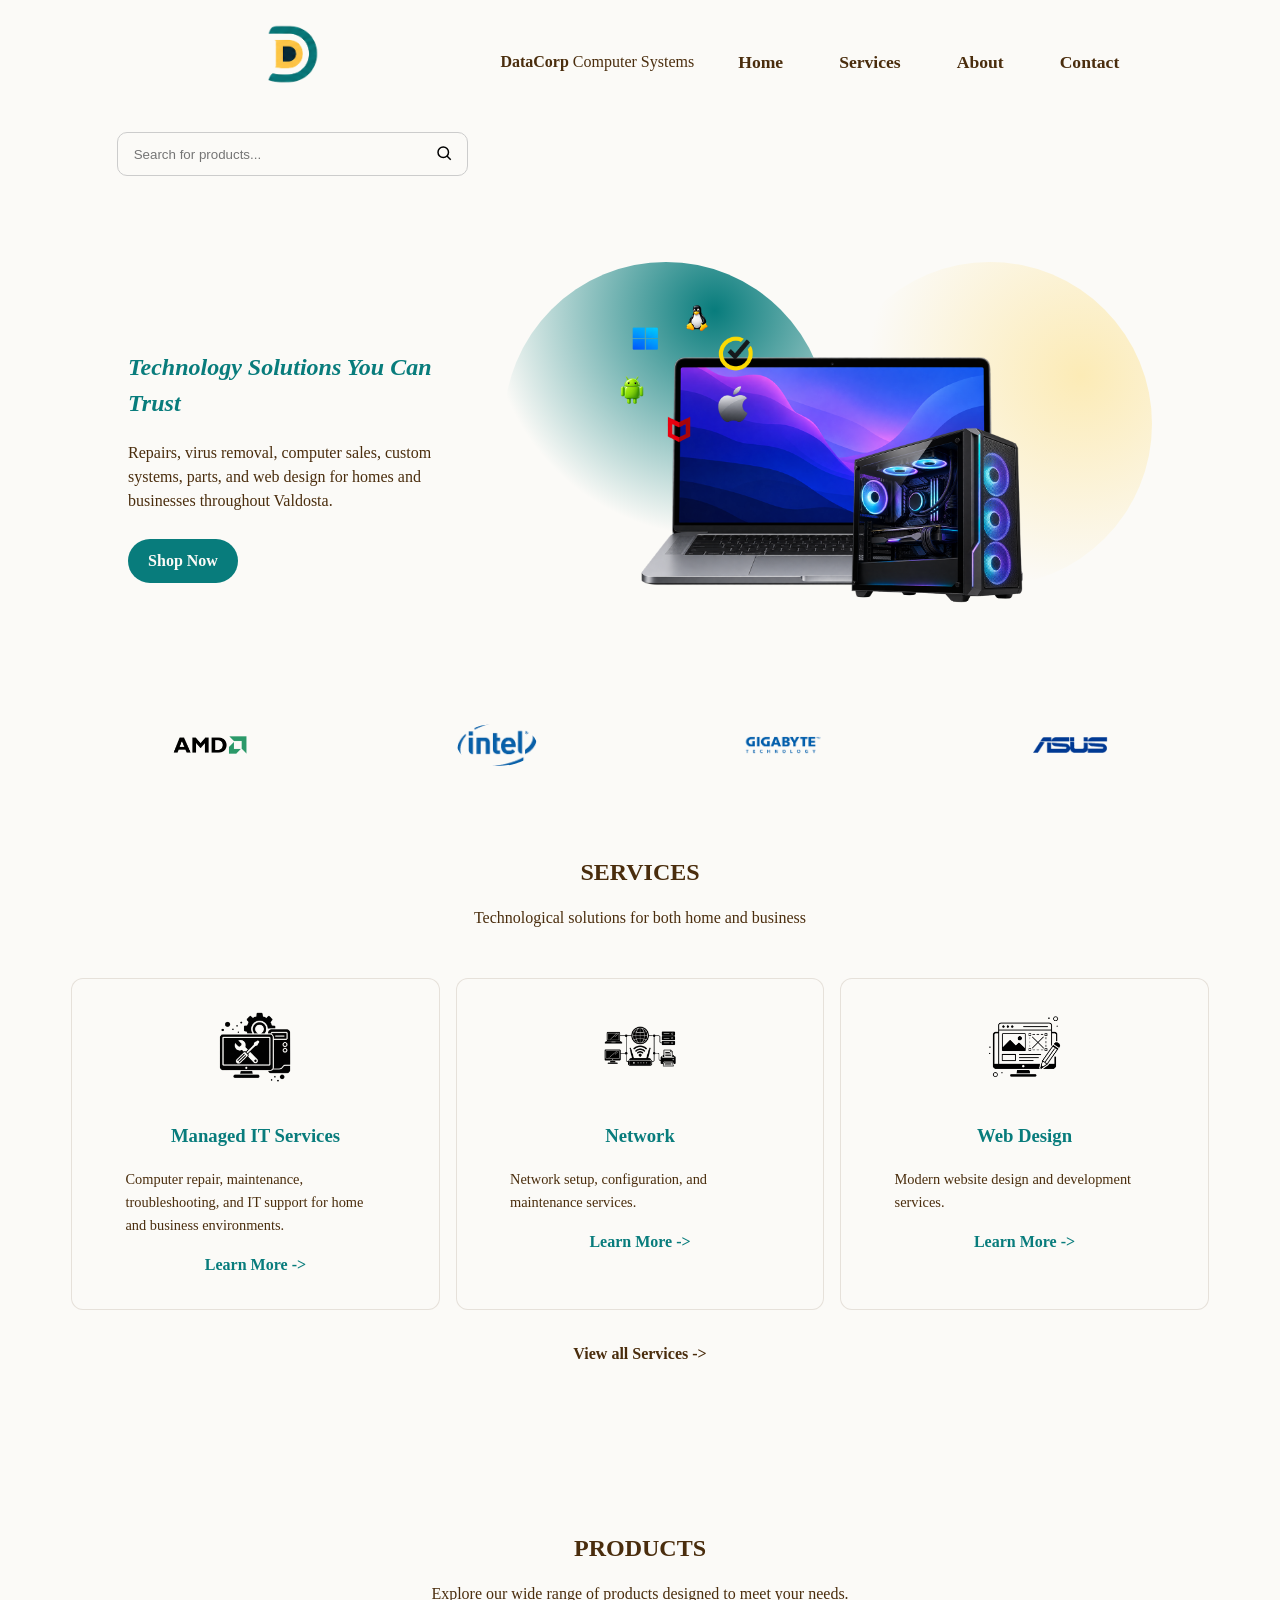
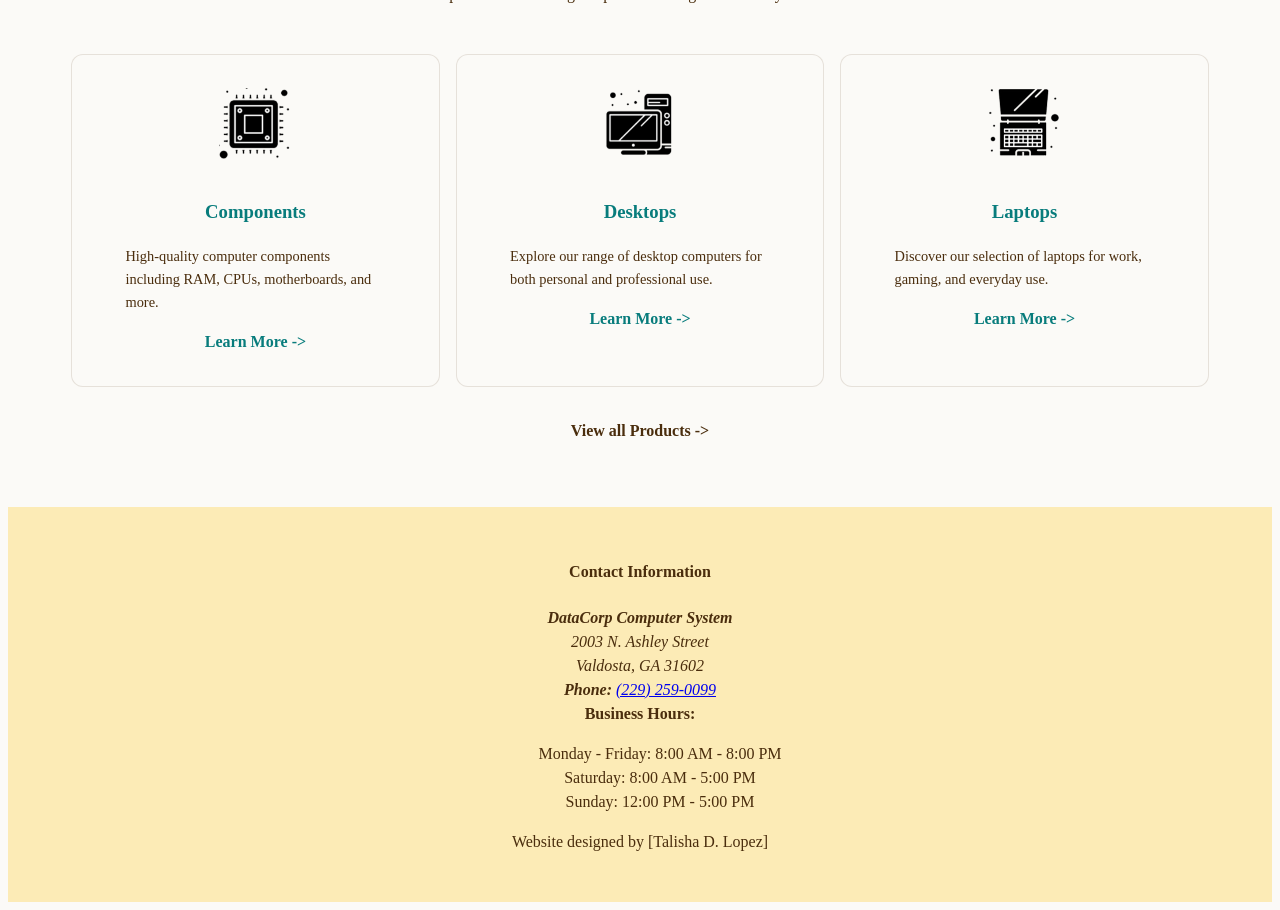
==== Index.html @ def7fc29 "Initial commit" ====
<!DOCTYPE html>
<html lang="en">
<head>
    <meta charset="utf-8">
    <title>DataCorp Computer System</title>
    <meta name="viewport" content="width=device-width, initial-scale=1.0">
    <meta name="description" content="DataCorp Computer System - Explore our wide range of computer hardware, accessories, 
        and audio equipment. Find the best deals on RAM, CPUs, motherboards, and more.">
    <meta name="keywords" content="DataCorp, Computer Systems, Computer Hardware, Computer Accessories, Audio Equipment, 
        RAM, Chassis, Video Card, CPU Processor, Coolers, Motherboard, Speakers, Microphones, Headphones, Mouses, Keyboards, 
        computer repair, webdesign, computer repair services, computer repair near me, computer repair shop, computer repair service, 
        computer repair company, computer repair business, computer repair solutions, computer repair experts, computer repair specialists, 
        computer repair technicians, computer repair professionals, computer repair support, computer repair assistance, computer repair help, 
        computer repair guidance">
    <meta name="author" content="Talisha D. Lopez">
    <link media="all" rel="stylesheet" type="text/css" href="style.css">
</head>
<body>
    <div class="wrapper"><!-- wrapper start-->
        <!-- content start-->
  
        <header  class="header">
            <div class="logo">
                    <a src="" href="index.html"><img src="images/dataCorpFinal.png" alt="DataCorp Logo" class="data-logo">
                    </a>    
            </div>
            <div class="site-title">
                        <strong>DataCorp</strong>
                        <span>Computer Systems</span>
                    </div>
                        <!-- Navigation (Dropdown for mobile) -->

        <div class="nav-container">
            <nav class="toggle-nav" aria-label="Main Navigation">
                    <button class="menu-toggle" aria-label="Open menu" aria-expanded="false" aria-controls="nav-list">&#9776;

                    </button>
            </nav>
                <div class="nav-list" id="nav-list">
                    <div class="nav-list_item">
                        <a href="index.html">Home</a>
                    </div>
                    <div class="nav-list_item">
                        <a href="services/dataservices.html">Services</a>
                    </div>
                    <div class="nav-list_item">
                        <a href="about/about.html">About</a>
                    </div>
                    <div class="nav-list_item">
                        <a href="contact/contact.html">Contact</a>
                    </div>
                </div>
            </div>
<!-- Desktop Search-->
        <div class="search-bar">
            <input name="search" type="search" placeholder="Search for products..." aria-label="Search">
                <button type="submit">
                    <svg viewBox="0 0 24 24" aria-hidden="true">
                    <!-- magnifying glass SVG-->
                        <circle cx="11" cy="11" r="7"></circle>
                        <line x1="16" y1="16" x2="21" y2="21"></line>
                    </svg>
                </button>
        </div>
    </header>
   
        
        
        <!--flex container includes all element except the background-->
        <section class="hero">   
            <div class="hero-content">
                <div class="sale-text">
                <h1><em>Technology Solutions You Can Trust</em></h1>
                <p>Repairs, virus removal, computer sales, custom systems, 
                    parts, and web design for homes and businesses throughout 
                    Valdosta.</p>
                <a class="shop-now" href="#" data-scroll-target=".main">Shop Now</a>
            </div>
            </div>
        
             <div class="hero-art" aria-hidden="true">
            <figure class="hero-image">
                <img src="images/dataCorpClearance.png" alt="Laptop Sale" class="laptopHero">
            </figure>
        </div>
    </section>
                <main class="main-content">
                    <div class="brands-list_container">
                    <div class="brands-list" role="region" aria-label="Computer hardware brands" tabindex="0">
                      
                            <div class="brand-item_icon">
                                <a href="index.html" alt="AMD Products"><img src="images/amdLogo.png" width="500" height="400"  alt="AMD Logo" class="amdLogo"></a>
                            </div>
                           
                            <div class="brand-item_icon">
                                <a href="index.html" alt="Intel Products"><img src="images/intelLogo.png" width="400" height="200" alt="Intel Logo" class="intelLogo"></a>
                            </div>
                            
                            <div class="brand-item_icon">
                                <a href="index.html" alt="Gigabyte Products"><img src="images/gigabyteLogo.png" width="400" height="300" alt="Gigabyte Logo" class="gigabyteLogo"></a>
                            </div>
                        
                            <div class="brand-item_icon">
                                <a href="index.html" alt="Asus Products"><img src="images/asusLogo.png" width="500" height="400" alt="Asus Logo" class="asusLogo"></a>
                            </div>
                    </div>
                    </div>
                    <section class="featured">
                        <section class="services">
                        <div class="section-heading">
                            <h2>SERVICES</h2>
                            <p>Technological solutions for both home and business</p>
                        </div>
                        <div class="services-list">
                            <div class="services-list_item">
                                  <a href="./datacorpit/Solutions.html" class="category-link"><img src="images/itservice.png" width="600" height="300" alt="Managed IT Services">
                                    <h3>Managed IT Services</h3>
                                    <p>Computer repair, maintenance, troubleshooting, and IT support for home and business environments.</p>
                                    <span>Learn More -&gt;</span></a>
                           </div>
                           <div class="services-list_item">
                                  <a href="./datacorpnetwork/Networking.html" class="category-link" id="network-img"><img src="images/networking.png" width="400" height="500" alt="Networking">
                                    <h3>Network</h3>
                                    <p>Network setup, configuration, and maintenance services.</p>
                                    <span>Learn More -&gt;</span></a>
                          </div>
                          <div class="services-list_item">
                                  <a href="./datacorpweb/WebDesign.html" class="category-link"><img src="images/webdesign.png" width="500" height="500" alt="Web Design">
                                    <h3>Web Design</h3>
                                    <p>Modern website design and development services.</p>
                                    <span>Learn More -&gt;</span></a>
                           </div>
                           </div>
                            <div class="more">
                                  <a href="./datacorpservices/MoreServices.html">
                                    View all Services -&gt;
                                </a>
                     </div>
                    </section>
                    
                    <div class="products">
                        <div class="section-heading">
                            <h2>PRODUCTS</h2>
                            <p>Explore our wide range of products designed to meet your needs.</p>
                        </div>
                    <div class="products-list">
                           <div class="products-list_item">
                              <a href="datacorpcomponents/Components.html" class="category-link"><img src="images/components.png" width="400" height="400" alt="Components" class="speak">
                                <h3>Components</h3>
                                <p>High-quality computer components including RAM, CPUs, motherboards, and more.</p>
                                <span>Learn More -&gt;</span></a>
                           </div>
                   
                            <div class="products-list_item">
                                <a href="datacorpdesktops/Desktops.html" class="category-link"><img src="./images/desktops.png" width="400" height="400" alt="Desktops" class="mice">
                                    <h3>Desktops</h3>
                                    <p>Explore our range of desktop computers for both personal and professional use.</p>
                                    <span>Learn More -&gt;</span></a>
                            </div>
                    
                            <div class="products-list_item">
                                <a href="datacorplaptops/Laptops.html" class="category-link"><img src="./images/laptops.png" width="400" height="400" alt="Laptops" class="mice">
                                    <h3>Laptops</h3>
                                    <p>Discover our selection of laptops for work, gaming, and everyday use.</p>
                                    <span>Learn More -&gt;</span></a>
                            </div>
                        </div>
                        <div class="more">
                                <a href="datacorpmore/More.html">
                                    View all Products -&gt;</a>
                                </div>
                        </div>
                 </section>
                </main>
            </div> <!--wrapper end-->
        
        <!--flex container includes all element except the background-->
               
            </div>
      </div>
    </div>
      <footer class="footer">
                <section class="contact-info" aria-label="Contact Information">
                    <h4>Contact Information</h4>
                    <address>
                        <strong>DataCorp Computer System</strong><br>
                        2003 N. Ashley Street<br>
                        Valdosta, GA 31602<br>
                        <strong>Phone:</strong> <a href="tel:12292590099">(229) 259-0099</a>
                    </address>
                    <div class="business-hours">
                        <strong>Business Hours:</strong>
                        <ul>
                            <li>Monday - Friday: 8:00 AM - 8:00 PM</li>
                            <li>Saturday: 8:00 AM - 5:00 PM</li>
                            <li>Sunday: 12:00 PM - 5:00 PM</li>
                        </ul>
                    </div>
                </section>
        
        <p>Website designed by [Talisha D. Lopez]</p>
        </p>
    </footer>
   
    
        <!--<div id="overlay"></div> 
        <div id="popup">
            <h2>Welcome to DataCorp!</h2>
            <p>We are excited to have you here. Explore our latest products and offers!</p>
            <button id="closePopup">Close</button>
        </div>-->
    
        <!-- content end-->
        <script src="menu.js"></script>
    </body>
</html>
---- style.css ----
* {
    box-sizing: border-box;
}

.wrapper {
    width: min(90%, 1400px);
    margin-inline: auto;
}
:root {
    --ink: #4A2D0D;
    --paper: #fbfaf7;
    --teal: #087c7c;
    --section6: #716e69;
    --section1: #fff8dc;
    --section4: #c4e9e9;
    --section7: #003d3b;
    --footer: #fcebb6;
}
body {
  font-family: Georgia, 'Times New Roman', Times, serif;
  color: var(--ink);
  background-color: var(--paper);
  line-height: 1.5;
  display: flex;
  flex-direction: column;
  align-items: center;
  min-height: 100vh;
}

img {
  max-width: 100%;
  height: auto;
  display: block;
  
}
span {
  color: var(--ink);
  text-decoration: none;
}
.header {
    width: min(92%, 1500px);
    margin: 0 auto;
    padding: 1rem 0;

    display: grid;
    grid-template-columns: 1fr auto 1fr;
    align-items: center;
    gap: 2rem;
}
.logo {
  display: flex;
  justify-content: center;
  align-items: center;
  margin-bottom: 15px;
}
.data-logo {
  width: 52px;
}
 .site-title em{
    font-size: 1rem;
    Font-style: italic;
    color: var(--teal);
  }
  /*Search Bar*/
.search-bar {
  display: flex;
  justify-content: center;
  /* Aligns the search bar in the center */
  align-items: center;
  border: 1px solid #ccc;
  border-radius: 10px;
  padding:0.25rem 0.5rem;
  
}
.search-bar input[type="search"] {
  border:none;
  outline:none;
  padding:0.5rem;
  flex: 1;
  background-color: transparent;
}
.search-bar button {
  border: none;
  background-color: transparent;
  cursor: pointer;
  padding:0.4rem;
}

.search-bar svg {
  width: 18px;
  height:18px;
  stroke: currentColor;
  stroke-width: 2;
}
circle {
  fill: none;
}
.nav-container {
  position: relative;
  width: 100%;
  background: var(--paper);
  display: flex;
  justify-content: flex-end;
  align-items: center;
  padding: 0;
  z-index: 10;
}
.menu-toggle {
  display: none;
  background: none;
  border: none;
  font-size: 2rem;
  color: var(--ink);
  cursor: pointer;
  margin: 1rem 1.5rem 1rem auto;
}
.nav-list {
  display: flex;
  flex-direction: row;
  align-items: center;
  gap: 2rem;
  list-style: none;
  margin: 0;
  padding: 1rem 2rem 1rem 0;
}
.nav-list_item {
  display: flex;
  align-items: center;
}
.nav-list a {
  color: var(--ink);
  text-decoration: none;
  font-weight: bold;
  font-size: 1.1rem;
  padding: 6px 12px;
  border-radius: 5px;
  transition: background 0.2s, color 0.2s;
}
.nav-list a:hover,
.nav-list a:focus {
  color: var(--teal);
  outline: none;
}
.socials {
  gap: 0.5rem;
}

.social-icon {
  width: 24px;
  height: 24px;
  margin-left: 0.3rem;
  filter: grayscale(1);
  transition: filter 0.2s;
}
.social-icon:hover,
.social-icon:focus {
  filter: grayscale(0);
}

.social-label {
  display: inline-block;
  font-size: 1rem;
}
.hero { 
    display: grid; 
    grid-template-columns: 0.85fr 1.6fr; 
    align-items: center; 
    gap: 2rem; 

    width: min(90%, 1400px); 
    min-height: 445px; 
    margin: 0 auto; 
    padding: 3rem 0;
    
}

.hero-art { 
    position: relative;
    display: flex;
    align-items: center;
    justify-content: center;
    min-width:0;
    padding: 2rem;

}
/*glow effect*/
.hero-art::before {
  content: '';
  position: absolute;
  width: 50%;
  aspect-ratio: 1/1;
  right:50%;
  top:5%;
  background: radial-gradient(circle at 65% 15%, var(--teal), transparent 65%);
  border-radius: 50%;
  z-index: 0;
}
.hero-art::after {
  content: '';
  position: absolute;
  width: 50%;
  aspect-ratio: 1/1;
  left:50%;
  top:5%;
  background: radial-gradient(circle at 78% 35%, var(--footer), transparent 65%);
  border-radius: 50%;
  z-index: 0;
}
  
.hero-image { 
    width:100%;
    height:auto;
    display:block;
   z-index: 1;
}

.hero-image img { 
    width: 100%; 
    height: auto; 
    object-fit: contain; 
    object-position: center; 
}
.hero-base { 
    display: none;
}
.sale-text em{
    color: var(--teal);
}
.shop-now {
  display: inline-block;
  align-self: flex-start;
  background-color: var(--teal);
  color: var(--paper);
  border: none;
  border-radius: 50px;
  padding: 10px 20px;
  margin-top: 10px;
  font-size: 1rem;
  font-weight: bold;
  text-decoration: none;
  cursor: pointer;
  transition: background 0.3s;
}
.shop-now:hover,
.shop-now:focus {
  background-color: var(--ink);
  color: var(--paper);
}
/* Brands Section */
.brands-list {
  display: flex;
  flex-direction: row;
  align-items: center;
  gap: 0.5rem;

  flex: 1;
  overflow-y: hidden;
  overflow-x: scroll;
  touch-action: pan-x;
  -webkit-overflow-scrolling: touch;
  overscroll-behavior-x: contain;
 
}
.brand-item_icon:focus-visible {
  outline: 2px solid var(--teal);
  outline-offset: 4px;
}
.brands-list::-webkit-scrollbar {
  display: none; /* Hides the scrollbar */
}
.brand-item_icon {
  display: flex;
  justify-content: center;
  align-items: center;
  width: 100px;
  height: 50px;
  margin: 0 auto;
  border-radius: 50%;
  padding: 10px;
  transition: all 0.3s ease-in-out;
}

.brand-item_icon:hover {
  background-color: var(--section4);
}

.brand-item_icon img {
  width: 100%;
  height: auto;
  border-radius: 50%;
  transition: all 0.3s ease-in-out;
}

.brand-item_icon img:hover {
  transform: scale(1.1);
}
@media (min-width: 768px) {
  
  .toggle-nav {
    display: none; /* Hides the toggle button on larger screens */
  }
}
@media (max-width: 767px) {
  .hero {
    grid-template-columns: 1fr;
    gap: 2rem;
    text-align: center; /* Centers the text on smaller screens */
    padding: 2rem 0; /* Adds padding for better spacing */
  }
  .hero-art {
    order: initial; /* Moves the hero-art above the text */
    padding-top: 0; /* Removes the top padding for better alignment */
  }
  .hero-content {
    order: initial; /* Moves the hero-content below the hero-art */
  }
}
.services, products {
  margin:6rem 0;
}
.section-heading {
  text-align: center;
  max-width: 600px;
  margin: 0 auto 3rem;
}
.section-heading h2 {
  margin-bottom: 0;
}
.featured {
 display: grid;
  grid-template-columns: 1fr;
  gap: 1rem;

}
.services, .products {
  width:100%;
  margin: 4rem 0;
}
.services-list, .products-list {
  display: grid;
  grid-template-columns: repeat(3, 1fr);
  gap: 1rem;
}
.services-list_item, .products-list_item {
  padding:2rem;
  border: 1px solid rgba(74, 45, 13, 0.12);
  border-radius: 12px;
  background-color: var(--paper);
}
.services-list h3, .products-list h3 {
  color: var(--teal);
}
.services-list_item img, .products-list_item img {
  width: 72px;
  height: 72px;
  margin-bottom: 1rem;
  object-fit: contain;
  margin: 0 auto 1.25rem;
}
.category-link {
  display: flex;
  flex-direction: column;
  align-items: center;
  text-decoration: none;
  color: var(--ink);
  
}
.category-link p {
  max-width: 260px;
  margin: 0 0 1rem;
  font-size: 0.9rem;
  line-height: 1.6;
}
.services-list_item span, .products-list_item span {
  color: var(--teal);
  font-weight: 600;
}
.more {
  
  width: 100%;
  margin: 2rem 0 0;
  text-align: center;
}
.more a {
  color: var(--ink);
  font-weight:600;
  text-decoration: none;
}
.footer {
  background-color: var(--footer);
  padding: 2rem 0;
  text-align: center;
  width: 100%;
}
.footer ul li {
  list-style: none;
}

 /* phone */
@media (max-width: 767px) {
   .header {
    position: relative;
    width: 100%;
    padding: 0.75rem 1rem;
    display: grid;
    grid-template-columns: 60px 1fr 60px;
    align-items:center;
    gap: 0;
   }
   /*LOGO LEFT*/
   .logo {
     grid-column: 1;
     justify-self: start;
     margin: 0;
   }
   .data-logo {
     width: 52px;
     height: auto;
     display: block;
   }
   /*TITLE CENTER*/
   .site-title {
    grid-column:2;
    justify-self: center;
    margin:0;
    text-align: center;
    line-height: 1.1;
   }
   .site-title strong {
    display: block;
    font-size: 1.15rem;
   }
   .site-title span {
    display: block;
    margin-top: 0.25rem;
    color: var(--teal);
    font-size: 0.65rem;
    font-style: italic;
   }
   
   /*HAMBURGER RIGHT*/
   .nav-container {
    grid-column: 3;
    justify-self: end;
    position: static;
    width:auto;
    padding: 0;
    background: transparent;
   }
   .menu-toggle {
    display:flex;
    align-items:center;
    justify-content: center;
    width: 44px;
    height: 44px;
    margin: 0;
    padding: 0;
    border:none;
    background:transparent;
    color: var(--ink);
    font-size: 1.6rem;
    cursor: pointer;
   }
   /*Hide the nav list by default on mobile */
   .nav-list {
    display: none;
    position: absolute;
    top: 100%;
    left: 0;
    width: 100%;
    margin: 0;
    padding: 0.75rem 1rem;
    background: var(--paper);
    border-top: 1px solid rgba(74, 45, 13, 0.15);
    z-index: 100;
   }
   /*JavaScript will toggle this class to show the nav list */
   .nav-list.is-open {
    display:flex;
    flex-direction: column;
    align-items: stretch;
    gap: 0;
   }
   .nav-list_item {
    width: 100%;
   }
   .nav-list a {
    display: block;
    width: 100%;
    padding: 0.9rem 1rem;
    text-align:center;
    font-size: 1rem;
   }
   /*remove the search bar from the header on mobile */
   .search-bar {
    display: none;
   }
     .services,
  .products {
    width: 100%;
    margin: 4rem 0;
  }
  .section-heading {
    width: 100%;
    max-width: 320px;
    margin: 0 auto 2rem;
    padding: 0 1rem;
    text-align: center;
  }
  .section-heading h2 {
    margin-bottom: 0.5rem;
  }
  .section-heading p {
    margin: 0;
    font-size: 0.95rem;
    line-height: 1.5;
  }
  /*STACK CARDS*/
  .services-list, .products-list {
    display: grid;
    grid-template-columns: 1fr;
    gap: 1rem;
    width: 100%;
}
/*INDIVIDUAL CARD*/
.services-list_item, .products-list_item {
  width: 100%;
  padding: 1.5rem;
  border: 1px solid rgba(74, 45, 13, 0.12);
  border-radius: 12px;
  text-align: center;
}
.services-list_item img, .products-list_item img {
  width: 72px;
  height: 72px;
  margin:0 auto 1rem;
  object-fit: contain;
}
/*CARD CONTENT*/
.category-link {
  width: 100%;
  display: flex;
  flex-direction: column;
  align-items:center;
  text-align:center;
}
.category-link h3 {
  margin: 0 0 0.75rem;
}
.category-link p {
  max-width: 280px;
  margin: 0 auto 1rem;
  font-size: 0.9rem;
  line-height: 1.6;
}
.catergory-link span {
  font-size: 0.9rem;
}
.brands-list {
  width: 100%;
  gap: 1rem;

  overflow-x:auto;
  scroll-behavior:smooth;
}
.brand-item_icon{
  flex: 0 0 85px;
  width: 85px;
}
}
 /* tablet */
@media (min-width: 768px) and (max-width: 1023px) {
   .header {
    position: relative;
    width: 92%;
    margin: 0 auto;
    padding: 1rem 0;
    display: grid;
    grid-template-columns: 70px 1fr 70px;
    align-items:center;
    column-gap: 1rem;
    row-gap: 0;
   }
   /*LOGO LEFT*/
   .logo {
    grid-column:1;
    grid-row:1;
    justify-self: start;
    margin: 0;
   }
   .data-logo {
    width: 60 px;
    height: auto;
    
   }
   /*COMPANY NAME CENTER*/
   .site-title {
    grid-column:2;
    grid-row:1;
    justify-self: center;
    text-align: center;
    line-height: 1.1;
   }
   .site-title strong {
    display: block;
    font-size: 1.35rem;
   }
   .site-title span {
    display: block;
    margin-top: 0.25rem;
    color: var(--teal);
    font-size: 0.75rem;
    font-style: italic;
   }
   /*HAMBURGER RIGHT*/
   .nav-container {
    grid-column:3;
    grid-row:1;
    justify-self: end;
    position: static;
    width: auto;
    padding:0;

    background: transparent;
   }
   .menu-toggle {
    display:flex;
    align-items:center;
    justify-content: center;
    width: 44px;
    height: 44px;
    margin: 0;
    padding: 0;
    border:none;
    background:transparent;
    color: var(--ink);
    font-size: 1.7rem;
    cursor: pointer;
   }
   /*DROP-DOWN NAV*/
   .nav-list {
    display: none;
    position: absolute;
    top: 75px;
    left: 0;
    width: 100%;
    padding: 1rem;
    background: var(--paper);
    border-top: 1px solid rgba(74, 45, 13, 0.15);
    z-index: 100;
   }
   .nav-list.is-open {
    display:flex;
    flex-direction: column;
    align-items: stretch;
    gap: 0;
   }
   .nav-list_item {
    width: 100%;
   }
   .nav-list a {
    display: block;
    width: 100%;
    padding: 0.9rem 1rem;
    text-align:center;
    font-size: 1rem;
   }
   /*SEARCH GETS ITS OWN ROW*/
   .search-bar {
    grid-column: 1 / -1;
    grid-row: 2;
    display: flex;
    width: min(100%, 600px);
    margin: 0 auto;
   }
   .hero {
    width: 92%;
    grid-template-columns: 0.9fr 1.1fr;
    gap: 2rem;
    min-height: auto;
    padding: 4rem 0 3rem;
    text-align: left;
   }
   .hero-content {
    min-width: 0;
   }
   .sales-text h1 {
    font-size: clamp(2rem, 4vw, 2.7rem);
   }
   .sale-text p {
    font-size: 0.95rem;
    line-height: 1.6;
   }
  .hero-art {
    min-width: 0;
    padding: 0;
  }
  .hero-image {
    width: 100%;
    margin: 0;
  }
  .hero-image img {
    width: 100%;
    height: auto;
  }
  /*HERO CIRCLES*/
  .hero-art::before {
    width: 55%;
    right: 45%;
    top: 10%;  
  }
  .hero-art::after {
    width: 55%;
    left: 45%;
    top: 10%;  
  }

}
/* desktop */
@media (min-width: 1024px) {
    
}
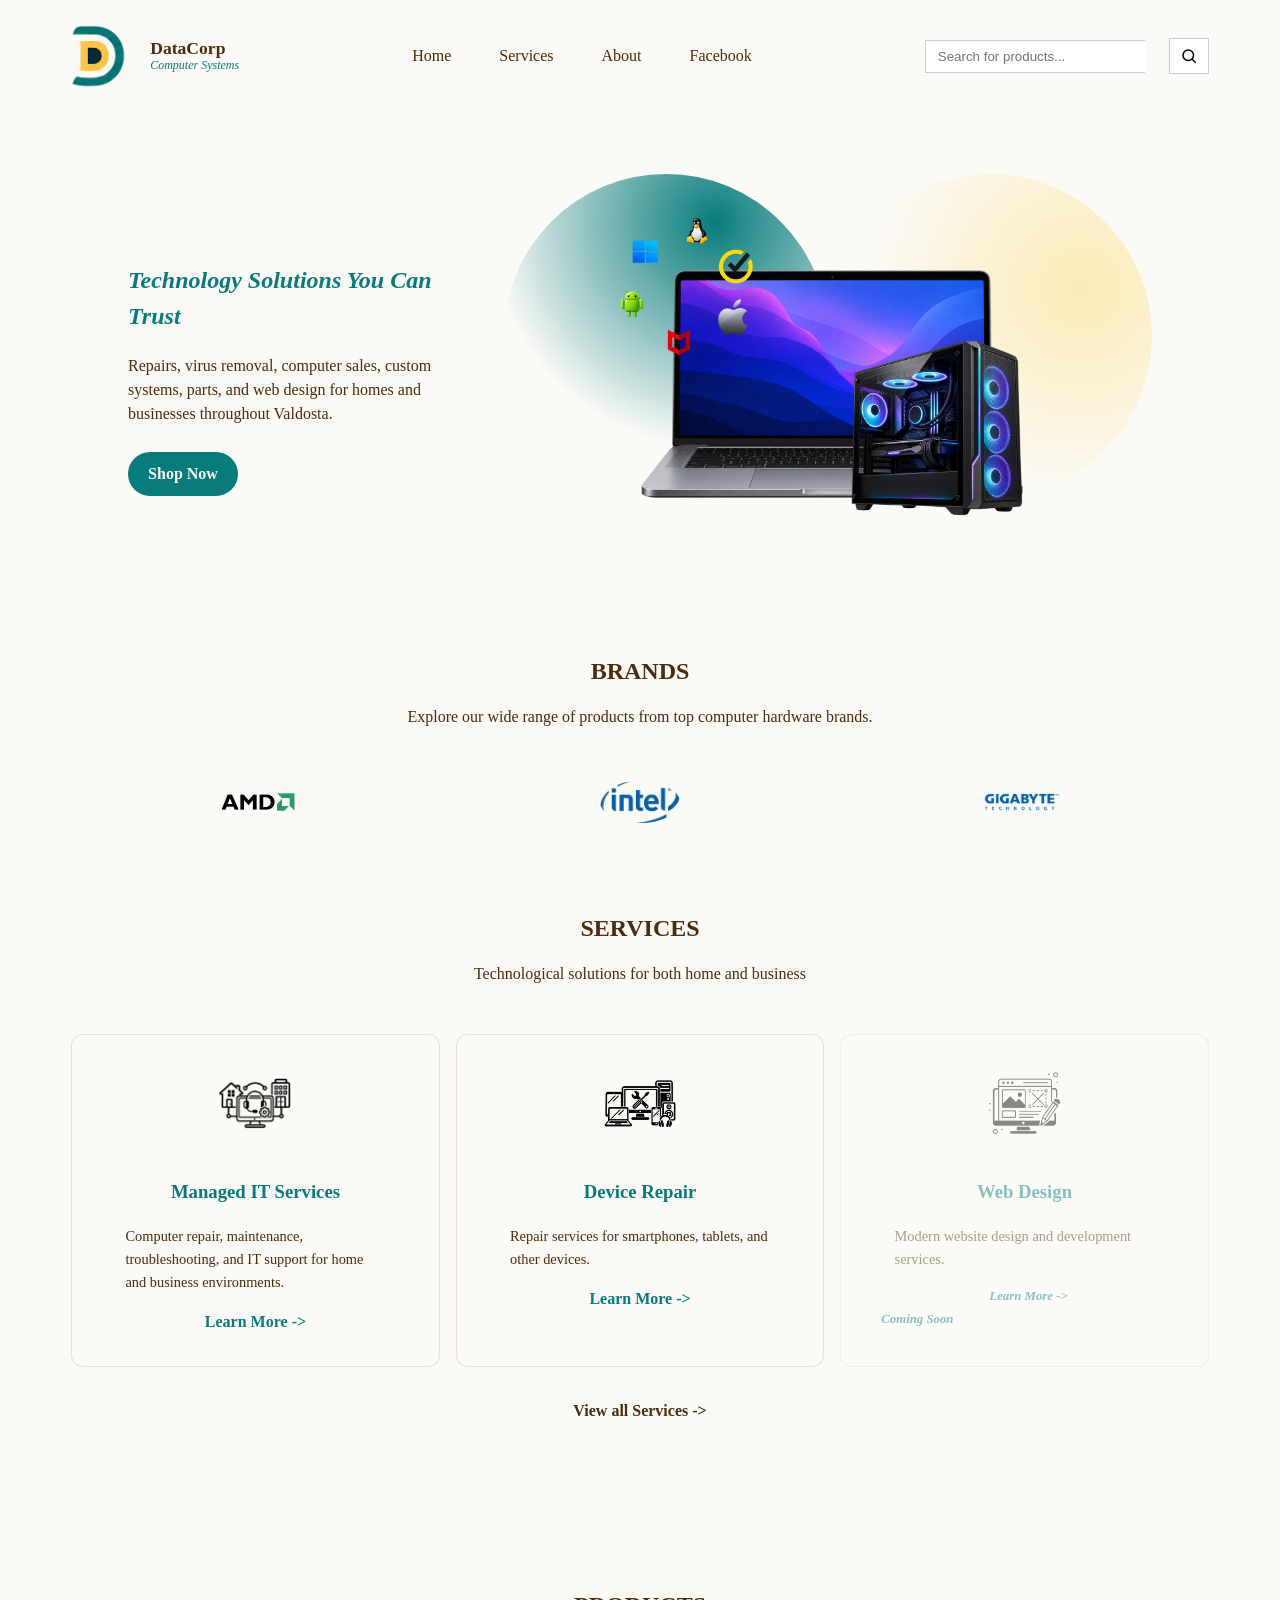
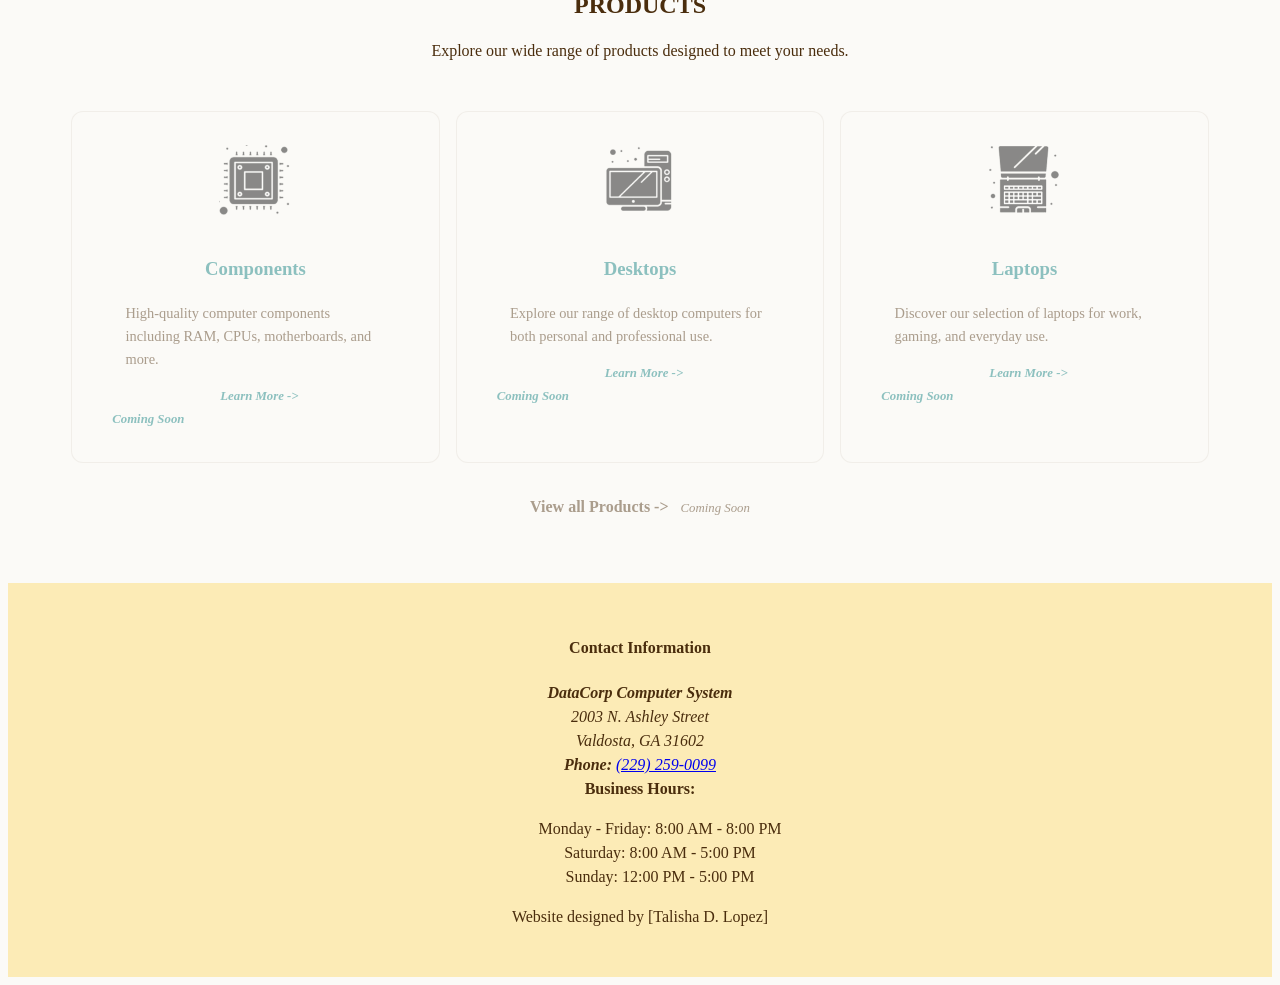
==== commit dee3bc0a: "Entire Revamp of Data Corp Modernized Layout. Prototype!" ====
--- a/Index.html
+++ b/Index.html
@@ -41,13 +41,13 @@
                         <a href="index.html">Home</a>
                     </div>
                     <div class="nav-list_item">
-                        <a href="services/dataservices.html">Services</a>
-                    </div>
-                    <div class="nav-list_item">
-                        <a href="about/about.html">About</a>
-                    </div>
-                    <div class="nav-list_item">
-                        <a href="contact/contact.html">Contact</a>
+                        <a href="./datacorpservice/services.html">Services</a>
+                    </div>
+                    <div class="nav-list_item">
+                        <a href="./aboutdatacorp/about.html">About</a>
+                    </div>
+                    <div class="nav-list_item">
+                        <a href="https://www.facebook.com/profile.php?id=100068049936393" target="_blank">Facebook</a>
                     </div>
                 </div>
             </div>
@@ -74,7 +74,7 @@
                 <p>Repairs, virus removal, computer sales, custom systems, 
                     parts, and web design for homes and businesses throughout 
                     Valdosta.</p>
-                <a class="shop-now" href="#" data-scroll-target=".main">Shop Now</a>
+                <a class="shop-now" href="#brands-list_container" data-scroll-target=".main">Shop Now</a>
             </div>
             </div>
         
@@ -85,7 +85,11 @@
         </div>
     </section>
                 <main class="main-content">
-                    <div class="brands-list_container">
+                    <div class="brands-list_container" id="brands-list_container">
+                        <div class="section-heading">
+                            <h2>BRANDS</h2>
+                            <p>Explore our wide range of products from top computer hardware brands.</p>
+                        </div>
                     <div class="brands-list" role="region" aria-label="Computer hardware brands" tabindex="0">
                       
                             <div class="brand-item_icon">
@@ -100,9 +104,7 @@
                                 <a href="index.html" alt="Gigabyte Products"><img src="images/gigabyteLogo.png" width="400" height="300" alt="Gigabyte Logo" class="gigabyteLogo"></a>
                             </div>
                         
-                            <div class="brand-item_icon">
-                                <a href="index.html" alt="Asus Products"><img src="images/asusLogo.png" width="500" height="400" alt="Asus Logo" class="asusLogo"></a>
-                            </div>
+                        
                     </div>
                     </div>
                     <section class="featured">
@@ -113,26 +115,27 @@
                         </div>
                         <div class="services-list">
                             <div class="services-list_item">
-                                  <a href="./datacorpit/Solutions.html" class="category-link"><img src="images/itservice.png" width="600" height="300" alt="Managed IT Services">
+                                  <a href="./datacorpitmanage/ITsolutions.html" class="category-link"><img src="images/itservice.png" width="600" height="300" alt="Managed IT Services">
                                     <h3>Managed IT Services</h3>
                                     <p>Computer repair, maintenance, troubleshooting, and IT support for home and business environments.</p>
                                     <span>Learn More -&gt;</span></a>
                            </div>
                            <div class="services-list_item">
-                                  <a href="./datacorpnetwork/Networking.html" class="category-link" id="network-img"><img src="images/networking.png" width="400" height="500" alt="Networking">
-                                    <h3>Network</h3>
-                                    <p>Network setup, configuration, and maintenance services.</p>
+                                  <a href="./datacorprepair/repairshop.html" class="category-link" id="device-repair-img"><img src="images/device-repair.png" width="400" height="500" alt="Device Repair">
+                                    <h3>Device Repair</h3>
+                                    <p>Repair services for smartphones, tablets, and other devices.</p>
                                     <span>Learn More -&gt;</span></a>
                           </div>
-                          <div class="services-list_item">
-                                  <a href="./datacorpweb/WebDesign.html" class="category-link"><img src="images/webdesign.png" width="500" height="500" alt="Web Design">
+                          <div class="services-list_item service-unavailable">
+                                  <a href="index.html" class="category-link" aria-disabled="true"><img src="images/webdesign.png" width="500" height="500" alt="Web Design">
                                     <h3>Web Design</h3>
                                     <p>Modern website design and development services.</p>
                                     <span>Learn More -&gt;</span></a>
+                                    <span>Coming Soon</span>
                            </div>
                            </div>
                             <div class="more">
-                                  <a href="./datacorpservices/MoreServices.html">
+                                  <a href="./datacorpservice/services.html">
                                     View all Services -&gt;
                                 </a>
                      </div>
@@ -144,30 +147,34 @@
                             <p>Explore our wide range of products designed to meet your needs.</p>
                         </div>
                     <div class="products-list">
-                           <div class="products-list_item">
-                              <a href="datacorpcomponents/Components.html" class="category-link"><img src="images/components.png" width="400" height="400" alt="Components" class="speak">
+                           <div class="products-list_item product-unavailable">
+                              <a href="index.html" class="category-link" aria-disabled="true"><img src="images/components.png" width="400" height="400" alt="Components" class="speak">
                                 <h3>Components</h3>
                                 <p>High-quality computer components including RAM, CPUs, motherboards, and more.</p>
                                 <span>Learn More -&gt;</span></a>
+                                <span>Coming Soon</span>
                            </div>
                    
-                            <div class="products-list_item">
-                                <a href="datacorpdesktops/Desktops.html" class="category-link"><img src="./images/desktops.png" width="400" height="400" alt="Desktops" class="mice">
+                            <div class="products-list_item product-unavailable">
+                                <a href="index.html" class="category-link" aria-disabled="true"><img src="./images/desktops.png" width="400" height="400" alt="Desktops" class="mice">
                                     <h3>Desktops</h3>
                                     <p>Explore our range of desktop computers for both personal and professional use.</p>
                                     <span>Learn More -&gt;</span></a>
+                                <span>Coming Soon</span>
                             </div>
                     
-                            <div class="products-list_item">
-                                <a href="datacorplaptops/Laptops.html" class="category-link"><img src="./images/laptops.png" width="400" height="400" alt="Laptops" class="mice">
+                            <div class="products-list_item product-unavailable">
+                                <a href="index.html" class="category-link" aria-disabled="true"><img src="./images/laptops.png" width="400" height="400" alt="Laptops" class="mice">
                                     <h3>Laptops</h3>
                                     <p>Discover our selection of laptops for work, gaming, and everyday use.</p>
                                     <span>Learn More -&gt;</span></a>
-                            </div>
-                        </div>
-                        <div class="more">
-                                <a href="datacorpmore/More.html">
+                                    <span>Coming Soon</span>
+                            </div>
+                        </div>
+                        <div class="more product-unavailable">
+                                <a href="index.html" aria-disabled="true">
                                     View all Products -&gt;</a>
+                                    <span>Coming Soon</span>
                                 </div>
                         </div>
                  </section>
--- a/style.css
+++ b/style.css
@@ -47,15 +47,7 @@
     align-items: center;
     gap: 2rem;
 }
-.logo {
-  display: flex;
-  justify-content: center;
-  align-items: center;
-  margin-bottom: 15px;
-}
-.data-logo {
-  width: 52px;
-}
+
  .site-title em{
     font-size: 1rem;
     Font-style: italic;
@@ -63,34 +55,7 @@
   }
   /*Search Bar*/
 .search-bar {
-  display: flex;
-  justify-content: center;
-  /* Aligns the search bar in the center */
-  align-items: center;
-  border: 1px solid #ccc;
-  border-radius: 10px;
-  padding:0.25rem 0.5rem;
-  
-}
-.search-bar input[type="search"] {
-  border:none;
-  outline:none;
-  padding:0.5rem;
-  flex: 1;
-  background-color: transparent;
-}
-.search-bar button {
-  border: none;
-  background-color: transparent;
-  cursor: pointer;
-  padding:0.4rem;
-}
-
-.search-bar svg {
-  width: 18px;
-  height:18px;
-  stroke: currentColor;
-  stroke-width: 2;
+  display: none;
 }
 circle {
   fill: none;
@@ -118,10 +83,10 @@
   display: flex;
   flex-direction: row;
   align-items: center;
-  gap: 2rem;
+  gap: 1.5rem;
   list-style: none;
   margin: 0;
-  padding: 1rem 2rem 1rem 0;
+  padding: 0.9rem 1rem;
 }
 .nav-list_item {
   display: flex;
@@ -130,8 +95,7 @@
 .nav-list a {
   color: var(--ink);
   text-decoration: none;
-  font-weight: bold;
-  font-size: 1.1rem;
+  font-size: 1rem;
   padding: 6px 12px;
   border-radius: 5px;
   transition: background 0.2s, color 0.2s;
@@ -294,6 +258,18 @@
 .brand-item_icon img:hover {
   transform: scale(1.1);
 }
+.service-unavailable, .product-unavailable {
+    opacity: 0.45;
+    cursor: not-allowed;
+}
+.service-unavailable a, .product-unavailable a {
+    cursor: not-allowed;
+}
+.service-unavailable span, .product-unavailable span{
+    font-size: 0.8rem;
+    font-style: italic;
+    margin-left: 0.5rem;
+}
 @media (min-width: 768px) {
   
   .toggle-nav {
@@ -353,7 +329,6 @@
 .services-list_item img, .products-list_item img {
   width: 72px;
   height: 72px;
-  margin-bottom: 1rem;
   object-fit: contain;
   margin: 0 auto 1.25rem;
 }
@@ -414,7 +389,7 @@
      margin: 0;
    }
    .data-logo {
-     width: 52px;
+     width: 55px;
      height: auto;
      display: block;
    }
@@ -429,12 +404,13 @@
    .site-title strong {
     display: block;
     font-size: 1.15rem;
+    line-height: 1.1;
    }
    .site-title span {
     display: block;
     margin-top: 0.25rem;
     color: var(--teal);
-    font-size: 0.65rem;
+    font-size: 0.75rem;
     font-style: italic;
    }
    
@@ -589,9 +565,8 @@
     margin: 0;
    }
    .data-logo {
-    width: 60 px;
+    width: 60px;
     height: auto;
-    
    }
    /*COMPANY NAME CENTER*/
    .site-title {
@@ -684,8 +659,9 @@
    .hero-content {
     min-width: 0;
    }
-   .sales-text h1 {
-    font-size: clamp(2rem, 4vw, 2.7rem);
+   .sale-text h1 {
+    font-size: clamp(1.8rem, 3.5vw, 2.4rem);
+    line-height: 1.15;
    }
    .sale-text p {
     font-size: 0.95rem;
@@ -714,9 +690,116 @@
     left: 45%;
     top: 10%;  
   }
-
+  .search-bar {
+    display: none;
+  }
+  .toggle-nav {
+    display: block;
+    background: none;
+    font-size: 1.8rem;
+    cursor: pointer;
+  }
 }
 /* desktop */
 @media (min-width: 1024px) {
-    
+    body {
+        font-size: 16px;
+    }
+    .header {
+        width: 100%;
+        margin: 0 auto;
+        padding: 1rem 0;
+        display:flex;
+        align-items: center;
+        gap: 1.5rem;
+    }
+   /*LOGO*/
+    .logo {
+        flex-shrink: 0;
+       
+    }
+    .data-logo {
+        width: 55px;
+        height:auto;
+    }
+    /*SITE TITLE*/
+    .site-title {
+        display: flex;
+        flex-direction: column;
+        align-items: flex-start;
+        white-space: nowrap;
+    }
+    .site-title strong {
+        font-size: 1.1rem;
+        line-height: 0.8;
+    }
+    .site-title span {
+    display: block;
+    margin-top: 0.25rem;
+    color: var(--teal);
+    font-size: 0.75rem;
+    line-height: 1;
+    font-style: italic;
+    }
+   /*COMPANY NAME CENTER*/
+   .site-title {
+    grid-column: 2;
+    grid-row:1;
+    justify-self: center;
+    text-align: center;
+    line-height: 1.1;
+   }
+
+   /*desktop nav right*/
+  /*NAVIGATION*/
+    .nav-container {
+        flex: 1;
+        display: flex;
+        justify-content: center;
+        margin-left: 0;
+
+    }
+    .menu-toggle {
+        display: none;
+    }
+    .nav-list {
+        display: flex;
+        align-items: center;
+        justify-content: center;
+        gap: 1.5rem;
+    }
+  /*SEARCH*/
+    .search-bar {
+        display:flex;
+        align-items: center;
+        gap: 1.5rem;
+
+        margin-left: auto;
+    }
+    .search-bar input {
+        width: 220px;
+        padding: 0.5rem 0.75rem;
+
+        border: 1px solid #ccc;
+        border-right: none;
+    }
+
+    .search-bar button {
+        width: 40px;
+        height: 36px;
+        display: flex;
+        align-items: center;
+        justify-content: center;
+
+        background: white;
+        border: 1px solid #ccc;
+        cursor: pointer;
+    }
+    .search-bar svg {
+        width: 18px;
+        height: 18px;
+        fill:none;
+        stroke: currentColor;
+        stroke-width: 2;
+    }
 }
